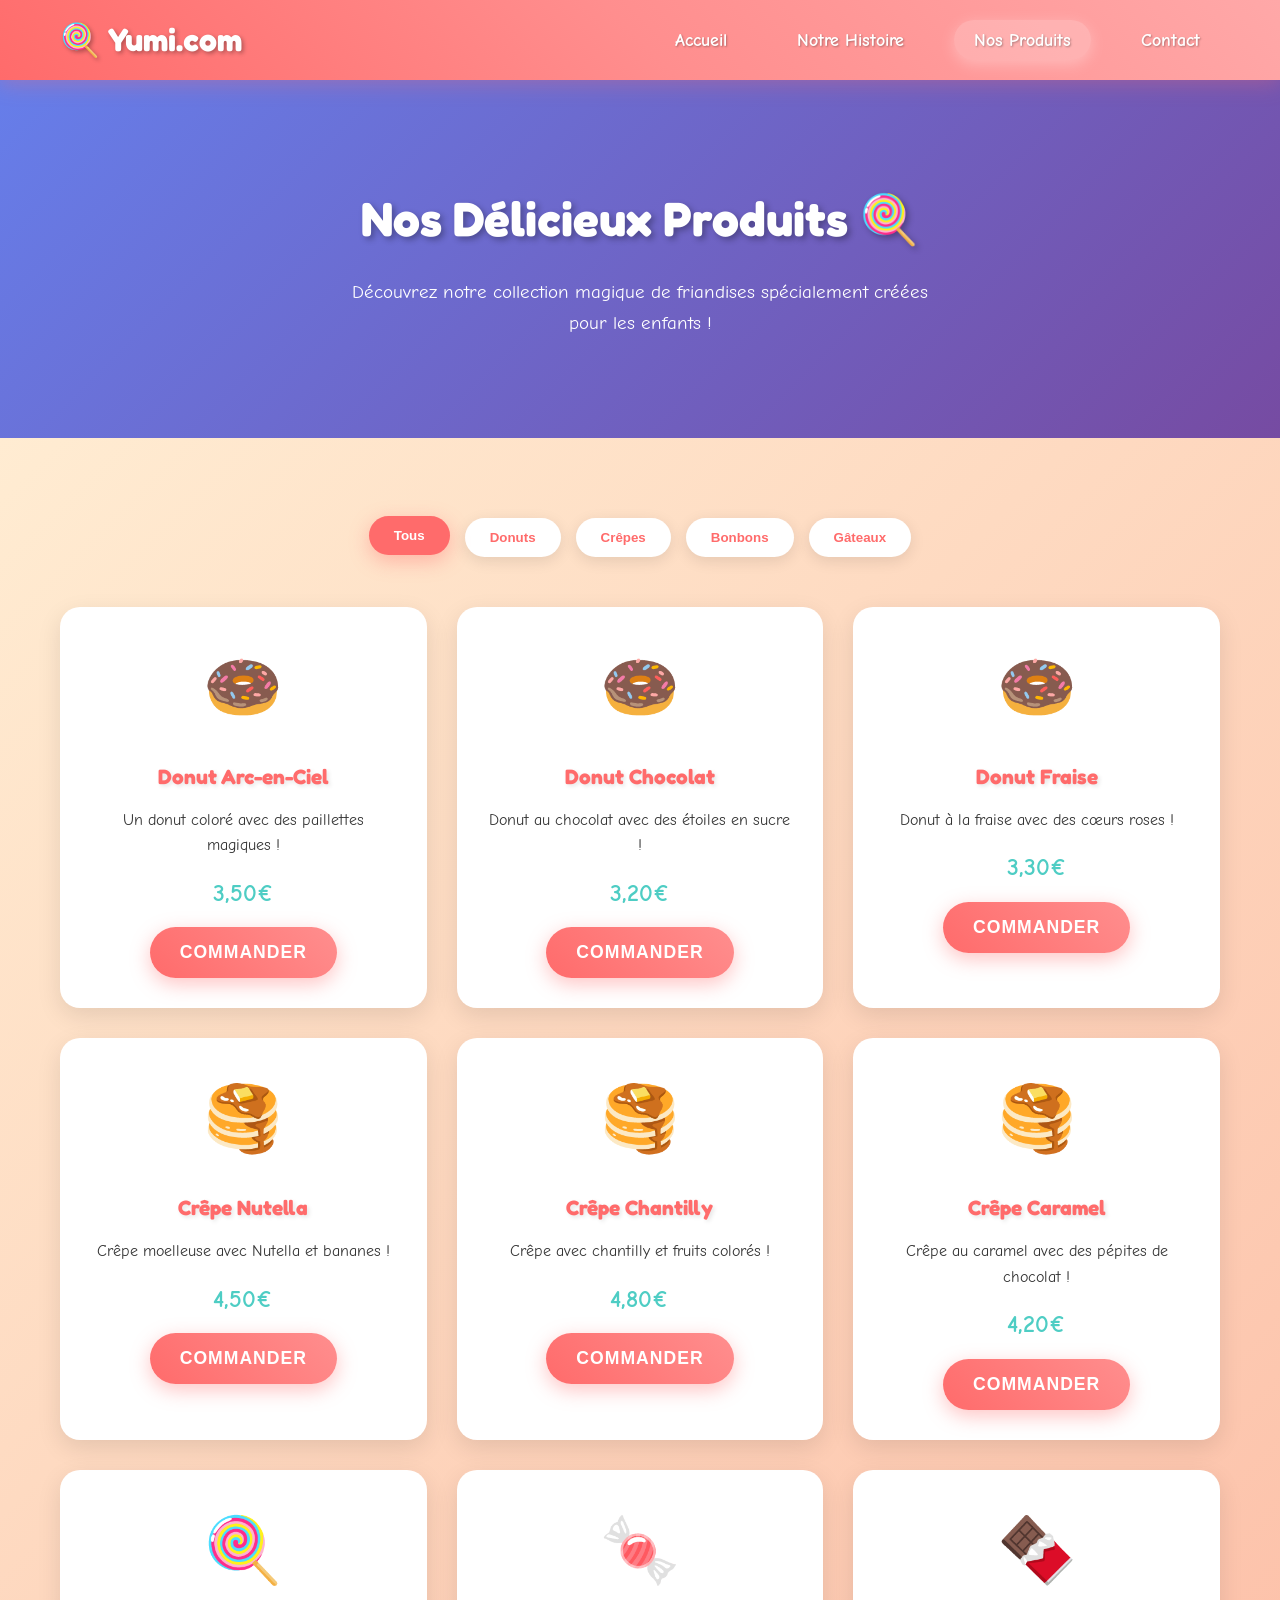
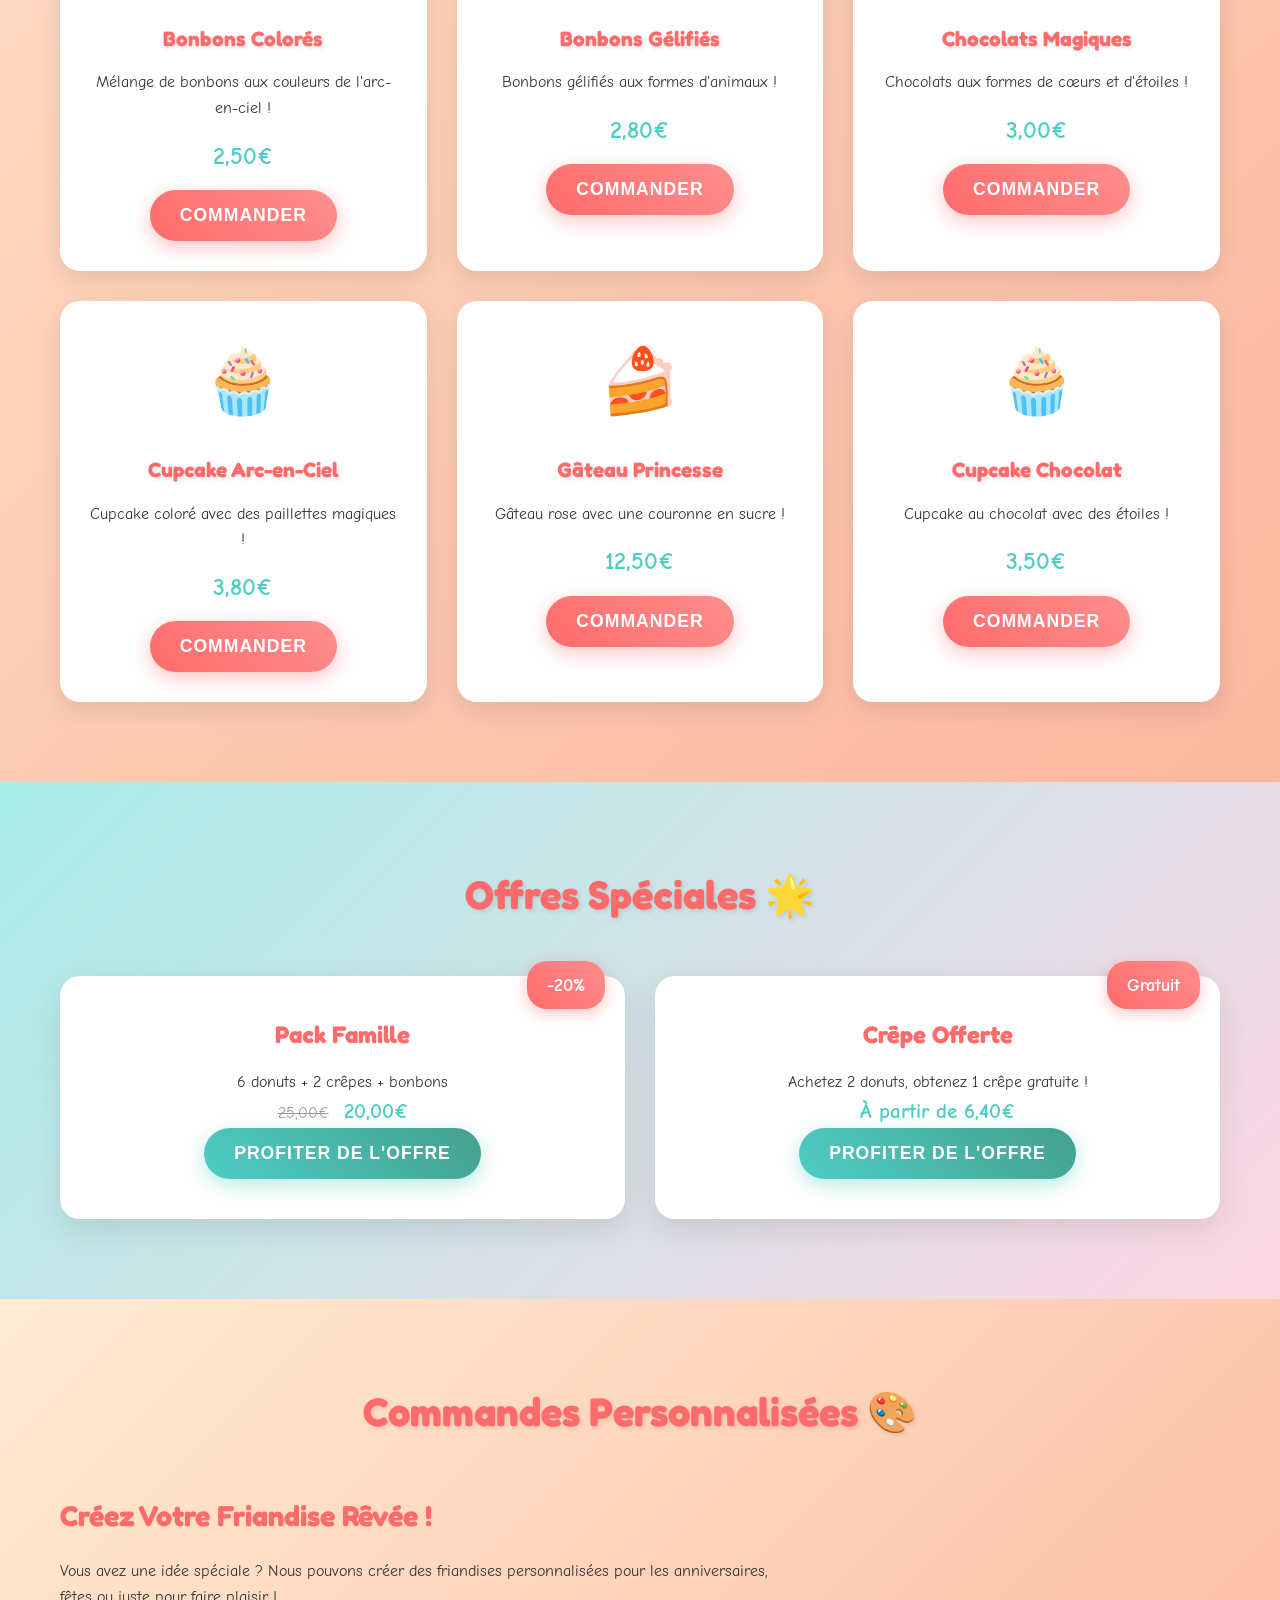
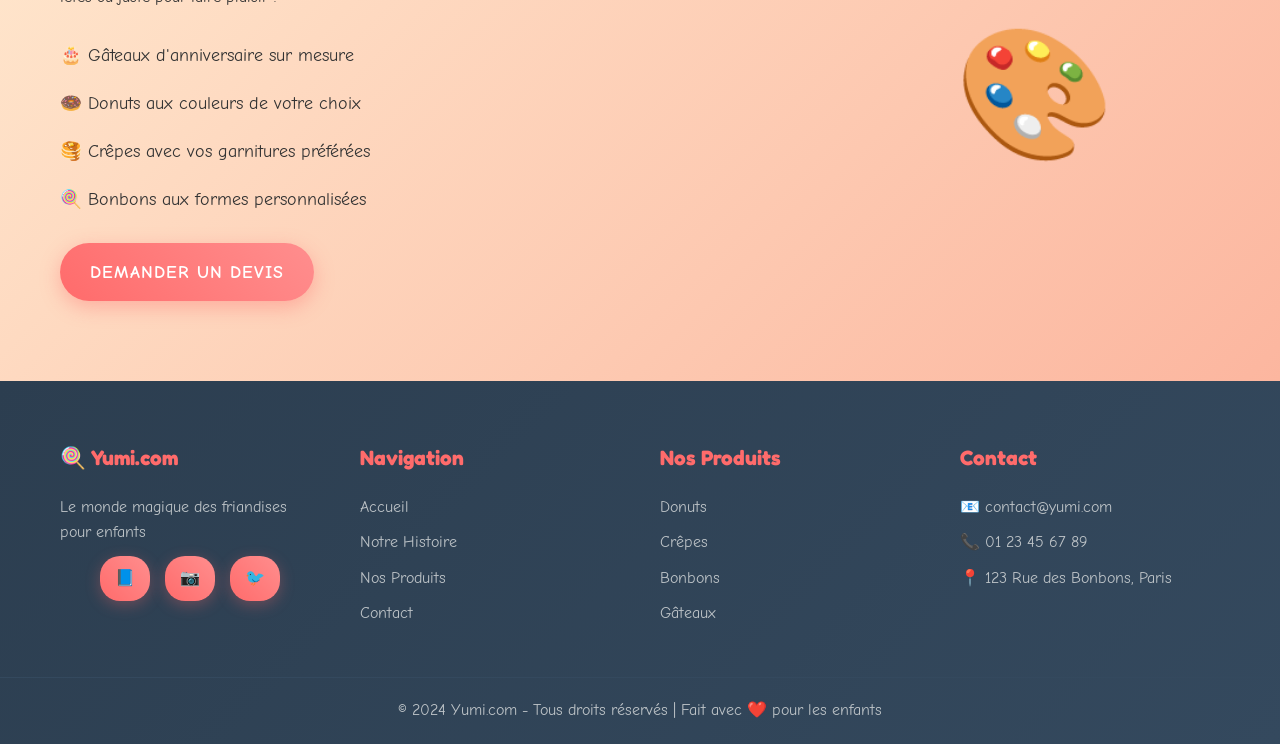
==== nos-produits.html @ 1bf123df "first commit" ====
<!DOCTYPE html>
<html lang="fr">
<head>
    <meta charset="UTF-8">
    <meta name="viewport" content="width=device-width, initial-scale=1.0">
    <title>Nos Produits - Yumi</title>
    <link rel="stylesheet" href="styles.css">
    <link href="https://fonts.googleapis.com/css2?family=Fredoka+One:wght@400&family=Comic+Neue:wght@300;400;700&display=swap" rel="stylesheet">
</head>
<body>
    <header>
        <nav class="navbar">
            <div class="nav-container">
                <div class="logo">
                    <h1>🍭 Yumi.com</h1>
                </div>
                <ul class="nav-menu">
                    <li><a href="index.html" class="nav-link">Accueil</a></li>
                    <li><a href="notre-histoire.html" class="nav-link">Notre Histoire</a></li>
                    <li><a href="nos-produits.html" class="nav-link active">Nos Produits</a></li>
                    <li><a href="contact.html" class="nav-link">Contact</a></li>
                </ul>
                <div class="hamburger">
                    <span></span>
                    <span></span>
                    <span></span>
                </div>
            </div>
        </nav>
    </header>

    <main>
        <section class="page-header">
            <div class="container">
                <h2>Nos Délicieux Produits 🍭</h2>
                <p>Découvrez notre collection magique de friandises spécialement créées pour les enfants !</p>
            </div>
        </section>

        <section class="products-categories">
            <div class="container">
                <div class="category-filters">
                    <button class="filter-btn active" data-category="all">Tous</button>
                    <button class="filter-btn" data-category="donuts">Donuts</button>
                    <button class="filter-btn" data-category="crepes">Crêpes</button>
                    <button class="filter-btn" data-category="bonbons">Bonbons</button>
                    <button class="filter-btn" data-category="gateaux">Gâteaux</button>
                </div>

                <div class="products-grid">
                    <!-- Donuts -->
                    <div class="product-item" data-category="donuts">
                        <div class="product-image">🍩</div>
                        <h3>Donut Arc-en-Ciel</h3>
                        <p>Un donut coloré avec des paillettes magiques !</p>
                        <div class="product-price">3,50€</div>
                        <button class="btn btn-primary">Commander</button>
                    </div>

                    <div class="product-item" data-category="donuts">
                        <div class="product-image">🍩</div>
                        <h3>Donut Chocolat</h3>
                        <p>Donut au chocolat avec des étoiles en sucre !</p>
                        <div class="product-price">3,20€</div>
                        <button class="btn btn-primary">Commander</button>
                    </div>

                    <div class="product-item" data-category="donuts">
                        <div class="product-image">🍩</div>
                        <h3>Donut Fraise</h3>
                        <p>Donut à la fraise avec des cœurs roses !</p>
                        <div class="product-price">3,30€</div>
                        <button class="btn btn-primary">Commander</button>
                    </div>

                    <!-- Crêpes -->
                    <div class="product-item" data-category="crepes">
                        <div class="product-image">🥞</div>
                        <h3>Crêpe Nutella</h3>
                        <p>Crêpe moelleuse avec Nutella et bananes !</p>
                        <div class="product-price">4,50€</div>
                        <button class="btn btn-primary">Commander</button>
                    </div>

                    <div class="product-item" data-category="crepes">
                        <div class="product-image">🥞</div>
                        <h3>Crêpe Chantilly</h3>
                        <p>Crêpe avec chantilly et fruits colorés !</p>
                        <div class="product-price">4,80€</div>
                        <button class="btn btn-primary">Commander</button>
                    </div>

                    <div class="product-item" data-category="crepes">
                        <div class="product-image">🥞</div>
                        <h3>Crêpe Caramel</h3>
                        <p>Crêpe au caramel avec des pépites de chocolat !</p>
                        <div class="product-price">4,20€</div>
                        <button class="btn btn-primary">Commander</button>
                    </div>

                    <!-- Bonbons -->
                    <div class="product-item" data-category="bonbons">
                        <div class="product-image">🍭</div>
                        <h3>Bonbons Colorés</h3>
                        <p>Mélange de bonbons aux couleurs de l'arc-en-ciel !</p>
                        <div class="product-price">2,50€</div>
                        <button class="btn btn-primary">Commander</button>
                    </div>

                    <div class="product-item" data-category="bonbons">
                        <div class="product-image">🍬</div>
                        <h3>Bonbons Gélifiés</h3>
                        <p>Bonbons gélifiés aux formes d'animaux !</p>
                        <div class="product-price">2,80€</div>
                        <button class="btn btn-primary">Commander</button>
                    </div>

                    <div class="product-item" data-category="bonbons">
                        <div class="product-image">🍫</div>
                        <h3>Chocolats Magiques</h3>
                        <p>Chocolats aux formes de cœurs et d'étoiles !</p>
                        <div class="product-price">3,00€</div>
                        <button class="btn btn-primary">Commander</button>
                    </div>

                    <!-- Gâteaux -->
                    <div class="product-item" data-category="gateaux">
                        <div class="product-image">🧁</div>
                        <h3>Cupcake Arc-en-Ciel</h3>
                        <p>Cupcake coloré avec des paillettes magiques !</p>
                        <div class="product-price">3,80€</div>
                        <button class="btn btn-primary">Commander</button>
                    </div>

                    <div class="product-item" data-category="gateaux">
                        <div class="product-image">🍰</div>
                        <h3>Gâteau Princesse</h3>
                        <p>Gâteau rose avec une couronne en sucre !</p>
                        <div class="product-price">12,50€</div>
                        <button class="btn btn-primary">Commander</button>
                    </div>

                    <div class="product-item" data-category="gateaux">
                        <div class="product-image">🧁</div>
                        <h3>Cupcake Chocolat</h3>
                        <p>Cupcake au chocolat avec des étoiles !</p>
                        <div class="product-price">3,50€</div>
                        <button class="btn btn-primary">Commander</button>
                    </div>
                </div>
            </div>
        </section>

        <section class="special-offers">
            <div class="container">
                <h3>Offres Spéciales 🌟</h3>
                <div class="offers-grid">
                    <div class="offer-card">
                        <div class="offer-badge">-20%</div>
                        <h4>Pack Famille</h4>
                        <p>6 donuts + 2 crêpes + bonbons</p>
                        <div class="offer-price">
                            <span class="old-price">25,00€</span>
                            <span class="new-price">20,00€</span>
                        </div>
                        <button class="btn btn-secondary">Profiter de l'offre</button>
                    </div>
                    <div class="offer-card">
                        <div class="offer-badge">Gratuit</div>
                        <h4>Crêpe Offerte</h4>
                        <p>Achetez 2 donuts, obtenez 1 crêpe gratuite !</p>
                        <div class="offer-price">
                            <span class="new-price">À partir de 6,40€</span>
                        </div>
                        <button class="btn btn-secondary">Profiter de l'offre</button>
                    </div>
                </div>
            </div>
        </section>

        <section class="custom-orders">
            <div class="container">
                <h3>Commandes Personnalisées 🎨</h3>
                <div class="custom-content">
                    <div class="custom-text">
                        <h4>Créez Votre Friandise Rêvée !</h4>
                        <p>Vous avez une idée spéciale ? Nous pouvons créer des friandises personnalisées pour les anniversaires, fêtes ou juste pour faire plaisir !</p>
                        <ul>
                            <li>🎂 Gâteaux d'anniversaire sur mesure</li>
                            <li>🍩 Donuts aux couleurs de votre choix</li>
                            <li>🥞 Crêpes avec vos garnitures préférées</li>
                            <li>🍭 Bonbons aux formes personnalisées</li>
                        </ul>
                        <a href="contact.html" class="btn btn-primary">Demander un Devis</a>
                    </div>
                    <div class="custom-image">
                        <div class="custom-emoji">🎨</div>
                    </div>
                </div>
            </div>
        </section>
    </main>

    <footer>
        <div class="footer-content">
            <div class="footer-section">
                <h4>🍭 Yumi.com</h4>
                <p>Le monde magique des friandises pour enfants</p>
                <div class="social-links">
                    <a href="#" class="social-link">📘</a>
                    <a href="#" class="social-link">📷</a>
                    <a href="#" class="social-link">🐦</a>
                </div>
            </div>
            <div class="footer-section">
                <h4>Navigation</h4>
                <ul>
                    <li><a href="index.html">Accueil</a></li>
                    <li><a href="notre-histoire.html">Notre Histoire</a></li>
                    <li><a href="nos-produits.html">Nos Produits</a></li>
                    <li><a href="contact.html">Contact</a></li>
                </ul>
            </div>
            <div class="footer-section">
                <h4>Nos Produits</h4>
                <ul>
                    <li><a href="#">Donuts</a></li>
                    <li><a href="#">Crêpes</a></li>
                    <li><a href="#">Bonbons</a></li>
                    <li><a href="#">Gâteaux</a></li>
                </ul>
            </div>
            <div class="footer-section">
                <h4>Contact</h4>
                <p>📧 contact@yumi.com</p>
                <p>📞 01 23 45 67 89</p>
                <p>📍 123 Rue des Bonbons, Paris</p>
            </div>
        </div>
        <div class="footer-bottom">
            <p>&copy; 2024 Yumi.com - Tous droits réservés | Fait avec ❤️ pour les enfants</p>
        </div>
    </footer>

    <script>
        // Menu mobile
        const hamburger = document.querySelector('.hamburger');
        const navMenu = document.querySelector('.nav-menu');

        hamburger.addEventListener('click', () => {
            hamburger.classList.toggle('active');
            navMenu.classList.toggle('active');
        });

        // Filtres de produits
        const filterBtns = document.querySelectorAll('.filter-btn');
        const productItems = document.querySelectorAll('.product-item');

        filterBtns.forEach(btn => {
            btn.addEventListener('click', () => {
                // Retirer la classe active de tous les boutons
                filterBtns.forEach(b => b.classList.remove('active'));
                // Ajouter la classe active au bouton cliqué
                btn.classList.add('active');

                const category = btn.getAttribute('data-category');

                productItems.forEach(item => {
                    if (category === 'all' || item.getAttribute('data-category') === category) {
                        item.style.display = 'block';
                        item.style.animation = 'fadeIn 0.5s ease-in';
                    } else {
                        item.style.display = 'none';
                    }
                });
            });
        });
    </script>
</body>
</html>
---- styles.css ----
/* Reset et base */
* {
    margin: 0;
    padding: 0;
    box-sizing: border-box;
}

body {
    font-family: 'Comic Neue', cursive;
    line-height: 1.6;
    color: #333;
    background: linear-gradient(135deg, #ff9a9e 0%, #fecfef 50%, #fecfef 100%);
    min-height: 100vh;
}

.container {
    max-width: 1200px;
    margin: 0 auto;
    padding: 0 20px;
}

/* Header et Navigation */
.navbar {
    background: linear-gradient(45deg, #ff6b6b, #ff8e8e, #ffa8a8);
    box-shadow: 0 4px 20px rgba(255, 107, 107, 0.3);
    position: sticky;
    top: 0;
    z-index: 1000;
}

.nav-container {
    max-width: 1200px;
    margin: 0 auto;
    padding: 0 20px;
    display: flex;
    justify-content: space-between;
    align-items: center;
    height: 80px;
}

.logo h1 {
    font-family: 'Fredoka One', cursive;
    font-size: 2rem;
    color: white;
    text-shadow: 2px 2px 4px rgba(0,0,0,0.3);
    animation: bounce 2s infinite;
}

@keyframes bounce {
    0%, 20%, 50%, 80%, 100% { transform: translateY(0); }
    40% { transform: translateY(-10px); }
    60% { transform: translateY(-5px); }
}

.nav-menu {
    display: flex;
    list-style: none;
    gap: 30px;
}

.nav-link {
    text-decoration: none;
    color: white;
    font-weight: 700;
    font-size: 1.1rem;
    padding: 10px 20px;
    border-radius: 25px;
    transition: all 0.3s ease;
    text-shadow: 1px 1px 2px rgba(0,0,0,0.3);
}

.nav-link:hover,
.nav-link.active {
    background: rgba(255, 255, 255, 0.2);
    transform: translateY(-2px);
    box-shadow: 0 4px 15px rgba(255, 255, 255, 0.3);
}

.hamburger {
    display: none;
    flex-direction: column;
    cursor: pointer;
}

.hamburger span {
    width: 25px;
    height: 3px;
    background: white;
    margin: 3px 0;
    transition: 0.3s;
    border-radius: 2px;
}

/* Hero Section */
.hero {
    background: linear-gradient(135deg, #667eea 0%, #764ba2 100%);
    color: white;
    padding: 100px 0;
    text-align: center;
    position: relative;
    overflow: hidden;
}

.hero-content h2 {
    font-family: 'Fredoka One', cursive;
    font-size: 3.5rem;
    margin-bottom: 20px;
    text-shadow: 3px 3px 6px rgba(0,0,0,0.3);
    animation: slideInDown 1s ease-out;
}

.hero-content p {
    font-size: 1.3rem;
    margin-bottom: 40px;
    max-width: 600px;
    margin-left: auto;
    margin-right: auto;
    animation: slideInUp 1s ease-out 0.3s both;
}

.hero-buttons {
    display: flex;
    gap: 20px;
    justify-content: center;
    flex-wrap: wrap;
    animation: slideInUp 1s ease-out 0.6s both;
}

.btn {
    display: inline-block;
    padding: 15px 30px;
    border-radius: 30px;
    text-decoration: none;
    font-weight: 700;
    font-size: 1.1rem;
    transition: all 0.3s ease;
    border: none;
    cursor: pointer;
    text-transform: uppercase;
    letter-spacing: 1px;
}

.btn-primary {
    background: linear-gradient(45deg, #ff6b6b, #ff8e8e);
    color: white;
    box-shadow: 0 6px 20px rgba(255, 107, 107, 0.4);
}

.btn-primary:hover {
    transform: translateY(-3px);
    box-shadow: 0 8px 25px rgba(255, 107, 107, 0.6);
}

.btn-secondary {
    background: linear-gradient(45deg, #4ecdc4, #44a08d);
    color: white;
    box-shadow: 0 6px 20px rgba(78, 205, 196, 0.4);
}

.btn-secondary:hover {
    transform: translateY(-3px);
    box-shadow: 0 8px 25px rgba(78, 205, 196, 0.6);
}

/* Animations des friandises flottantes */
.hero-images {
    position: absolute;
    top: 0;
    left: 0;
    width: 100%;
    height: 100%;
    pointer-events: none;
}

.floating-sweet {
    position: absolute;
    font-size: 3rem;
    animation: float 6s ease-in-out infinite;
    opacity: 0.8;
}

.floating-sweet:nth-child(1) { top: 20%; left: 10%; animation-delay: 0s; }
.floating-sweet:nth-child(2) { top: 30%; right: 15%; animation-delay: 1s; }
.floating-sweet:nth-child(3) { top: 60%; left: 20%; animation-delay: 2s; }
.floating-sweet:nth-child(4) { top: 70%; right: 25%; animation-delay: 3s; }
.floating-sweet:nth-child(5) { top: 40%; left: 50%; animation-delay: 4s; }

@keyframes float {
    0%, 100% { transform: translateY(0px) rotate(0deg); }
    50% { transform: translateY(-20px) rotate(10deg); }
}

@keyframes slideInDown {
    from { transform: translateY(-100px); opacity: 0; }
    to { transform: translateY(0); opacity: 1; }
}

@keyframes slideInUp {
    from { transform: translateY(100px); opacity: 0; }
    to { transform: translateY(0); opacity: 1; }
}

/* Sections générales */
section {
    padding: 80px 0;
}

h3 {
    font-family: 'Fredoka One', cursive;
    font-size: 2.5rem;
    text-align: center;
    margin-bottom: 50px;
    color: #ff6b6b;
    text-shadow: 2px 2px 4px rgba(0,0,0,0.1);
}

/* Features Section */
.features {
    background: linear-gradient(135deg, #ffecd2 0%, #fcb69f 100%);
}

.features-grid {
    display: grid;
    grid-template-columns: repeat(auto-fit, minmax(300px, 1fr));
    gap: 40px;
    margin-top: 50px;
}

.feature-card {
    background: white;
    padding: 40px 30px;
    border-radius: 20px;
    text-align: center;
    box-shadow: 0 10px 30px rgba(0,0,0,0.1);
    transition: all 0.3s ease;
    border: 3px solid transparent;
    background-clip: padding-box;
}

.feature-card:hover {
    transform: translateY(-10px);
    box-shadow: 0 20px 40px rgba(0,0,0,0.15);
    border-color: #ff6b6b;
}

.feature-icon {
    font-size: 4rem;
    margin-bottom: 20px;
    animation: pulse 2s infinite;
}

@keyframes pulse {
    0% { transform: scale(1); }
    50% { transform: scale(1.1); }
    100% { transform: scale(1); }
}

.feature-card h4 {
    font-family: 'Fredoka One', cursive;
    font-size: 1.5rem;
    color: #ff6b6b;
    margin-bottom: 15px;
}

/* Popular Products */
.popular-products {
    background: linear-gradient(135deg, #a8edea 0%, #fed6e3 100%);
}

.products-preview {
    display: grid;
    grid-template-columns: repeat(auto-fit, minmax(250px, 1fr));
    gap: 30px;
    margin-top: 50px;
}

.product-card {
    background: white;
    padding: 30px;
    border-radius: 20px;
    text-align: center;
    box-shadow: 0 8px 25px rgba(0,0,0,0.1);
    transition: all 0.3s ease;
}

.product-card:hover {
    transform: translateY(-5px);
    box-shadow: 0 15px 35px rgba(0,0,0,0.15);
}

.product-emoji {
    font-size: 4rem;
    margin-bottom: 20px;
    animation: wiggle 3s ease-in-out infinite;
}

@keyframes wiggle {
    0%, 100% { transform: rotate(0deg); }
    25% { transform: rotate(5deg); }
    75% { transform: rotate(-5deg); }
}

.product-card h4 {
    font-family: 'Fredoka One', cursive;
    color: #ff6b6b;
    margin-bottom: 10px;
}

/* Page Header */
.page-header {
    background: linear-gradient(135deg, #667eea 0%, #764ba2 100%);
    color: white;
    text-align: center;
    padding: 100px 0;
}

.page-header h2 {
    font-family: 'Fredoka One', cursive;
    font-size: 3rem;
    margin-bottom: 20px;
    text-shadow: 3px 3px 6px rgba(0,0,0,0.3);
}

.page-header p {
    font-size: 1.2rem;
    max-width: 600px;
    margin: 0 auto;
}

/* Timeline */
.story-timeline {
    background: linear-gradient(135deg, #ffecd2 0%, #fcb69f 100%);
}

.timeline {
    position: relative;
    max-width: 800px;
    margin: 0 auto;
}

.timeline::before {
    content: '';
    position: absolute;
    left: 50%;
    top: 0;
    bottom: 0;
    width: 4px;
    background: linear-gradient(to bottom, #ff6b6b, #4ecdc4);
    transform: translateX(-50%);
}

.timeline-item {
    position: relative;
    margin-bottom: 50px;
    width: 50%;
}

.timeline-item:nth-child(odd) {
    left: 0;
    padding-right: 40px;
}

.timeline-item:nth-child(even) {
    left: 50%;
    padding-left: 40px;
}

.timeline-icon {
    position: absolute;
    top: 0;
    width: 60px;
    height: 60px;
    background: linear-gradient(45deg, #ff6b6b, #ff8e8e);
    border-radius: 50%;
    display: flex;
    align-items: center;
    justify-content: center;
    font-size: 1.5rem;
    box-shadow: 0 4px 15px rgba(255, 107, 107, 0.4);
    z-index: 2;
}

.timeline-item:nth-child(odd) .timeline-icon {
    right: -30px;
}

.timeline-item:nth-child(even) .timeline-icon {
    left: -30px;
}

.timeline-content {
    background: white;
    padding: 30px;
    border-radius: 15px;
    box-shadow: 0 8px 25px rgba(0,0,0,0.1);
    position: relative;
}

.timeline-content h3 {
    font-family: 'Fredoka One', cursive;
    color: #ff6b6b;
    margin-bottom: 15px;
    text-align: left;
}

/* Values Grid */
.our-values {
    background: linear-gradient(135deg, #a8edea 0%, #fed6e3 100%);
}

.values-grid {
    display: grid;
    grid-template-columns: repeat(auto-fit, minmax(250px, 1fr));
    gap: 30px;
    margin-top: 50px;
}

.value-card {
    background: white;
    padding: 30px;
    border-radius: 20px;
    text-align: center;
    box-shadow: 0 8px 25px rgba(0,0,0,0.1);
    transition: all 0.3s ease;
}

.value-card:hover {
    transform: translateY(-5px);
    box-shadow: 0 15px 35px rgba(0,0,0,0.15);
}

.value-icon {
    font-size: 3rem;
    margin-bottom: 20px;
}

.value-card h4 {
    font-family: 'Fredoka One', cursive;
    color: #ff6b6b;
    margin-bottom: 15px;
}

/* Team Section */
.team {
    background: linear-gradient(135deg, #ffecd2 0%, #fcb69f 100%);
}

.team-grid {
    display: grid;
    grid-template-columns: repeat(auto-fit, minmax(250px, 1fr));
    gap: 30px;
    margin-top: 50px;
}

.team-member {
    background: white;
    padding: 30px;
    border-radius: 20px;
    text-align: center;
    box-shadow: 0 8px 25px rgba(0,0,0,0.1);
    transition: all 0.3s ease;
}

.team-member:hover {
    transform: translateY(-5px);
    box-shadow: 0 15px 35px rgba(0,0,0,0.15);
}

.member-avatar {
    font-size: 4rem;
    margin-bottom: 20px;
}

.team-member h4 {
    font-family: 'Fredoka One', cursive;
    color: #ff6b6b;
    margin-bottom: 10px;
}

.team-member p {
    color: #666;
    font-weight: 700;
    margin-bottom: 10px;
}

/* Products Page */
.products-categories {
    background: linear-gradient(135deg, #ffecd2 0%, #fcb69f 100%);
}

.category-filters {
    display: flex;
    justify-content: center;
    gap: 15px;
    margin-bottom: 50px;
    flex-wrap: wrap;
}

.filter-btn {
    padding: 12px 25px;
    border: none;
    border-radius: 25px;
    background: white;
    color: #ff6b6b;
    font-weight: 700;
    cursor: pointer;
    transition: all 0.3s ease;
    box-shadow: 0 4px 15px rgba(0,0,0,0.1);
}

.filter-btn:hover,
.filter-btn.active {
    background: #ff6b6b;
    color: white;
    transform: translateY(-2px);
    box-shadow: 0 6px 20px rgba(255, 107, 107, 0.4);
}

.products-grid {
    display: grid;
    grid-template-columns: repeat(auto-fit, minmax(280px, 1fr));
    gap: 30px;
    margin-top: 30px;
}

.product-item {
    background: white;
    padding: 30px;
    border-radius: 20px;
    text-align: center;
    box-shadow: 0 8px 25px rgba(0,0,0,0.1);
    transition: all 0.3s ease;
    animation: fadeIn 0.5s ease-in;
}

@keyframes fadeIn {
    from { opacity: 0; transform: translateY(20px); }
    to { opacity: 1; transform: translateY(0); }
}

.product-item:hover {
    transform: translateY(-5px);
    box-shadow: 0 15px 35px rgba(0,0,0,0.15);
}

.product-image {
    font-size: 4rem;
    margin-bottom: 20px;
    animation: bounce 2s infinite;
}

.product-item h3 {
    font-family: 'Fredoka One', cursive;
    color: #ff6b6b;
    margin-bottom: 15px;
    text-align: center;
    font-size: 1.3rem;
}

.product-price {
    font-size: 1.5rem;
    font-weight: 700;
    color: #4ecdc4;
    margin: 15px 0;
}

/* Special Offers */
.special-offers {
    background: linear-gradient(135deg, #a8edea 0%, #fed6e3 100%);
}

.offers-grid {
    display: grid;
    grid-template-columns: repeat(auto-fit, minmax(300px, 1fr));
    gap: 30px;
    margin-top: 50px;
}

.offer-card {
    background: white;
    padding: 40px 30px;
    border-radius: 20px;
    text-align: center;
    box-shadow: 0 10px 30px rgba(0,0,0,0.1);
    position: relative;
    transition: all 0.3s ease;
}

.offer-card:hover {
    transform: translateY(-5px);
    box-shadow: 0 15px 40px rgba(0,0,0,0.15);
}

.offer-badge {
    position: absolute;
    top: -15px;
    right: 20px;
    background: linear-gradient(45deg, #ff6b6b, #ff8e8e);
    color: white;
    padding: 10px 20px;
    border-radius: 20px;
    font-weight: 700;
    font-size: 1.1rem;
    box-shadow: 0 4px 15px rgba(255, 107, 107, 0.4);
}

.offer-card h4 {
    font-family: 'Fredoka One', cursive;
    color: #ff6b6b;
    margin-bottom: 15px;
    font-size: 1.5rem;
}

.old-price {
    text-decoration: line-through;
    color: #999;
    margin-right: 10px;
}

.new-price {
    color: #4ecdc4;
    font-weight: 700;
    font-size: 1.3rem;
}

/* Custom Orders */
.custom-orders {
    background: linear-gradient(135deg, #ffecd2 0%, #fcb69f 100%);
}

.custom-content {
    display: grid;
    grid-template-columns: 2fr 1fr;
    gap: 50px;
    align-items: center;
    margin-top: 50px;
}

.custom-text h4 {
    font-family: 'Fredoka One', cursive;
    color: #ff6b6b;
    margin-bottom: 20px;
    font-size: 1.8rem;
    text-align: left;
}

.custom-text ul {
    list-style: none;
    margin: 20px 0;
}

.custom-text li {
    padding: 10px 0;
    font-size: 1.1rem;
}

.custom-image {
    text-align: center;
}

.custom-emoji {
    font-size: 8rem;
    animation: rotate 4s linear infinite;
}

@keyframes rotate {
    from { transform: rotate(0deg); }
    to { transform: rotate(360deg); }
}

/* Contact Page */
.contact-content {
    background: linear-gradient(135deg, #ffecd2 0%, #fcb69f 100%);
}

.contact-grid {
    display: grid;
    grid-template-columns: 1fr 1fr;
    gap: 50px;
    margin-top: 50px;
}

.contact-form-section h3,
.contact-info-section h3 {
    text-align: left;
    margin-bottom: 30px;
    font-size: 2rem;
}

.contact-form {
    background: white;
    padding: 40px;
    border-radius: 20px;
    box-shadow: 0 10px 30px rgba(0,0,0,0.1);
}

.form-group {
    margin-bottom: 25px;
}

.form-group label {
    display: block;
    margin-bottom: 8px;
    font-weight: 700;
    color: #ff6b6b;
}

.form-group input,
.form-group select,
.form-group textarea {
    width: 100%;
    padding: 15px;
    border: 2px solid #e0e0e0;
    border-radius: 10px;
    font-size: 1rem;
    font-family: 'Comic Neue', cursive;
    transition: border-color 0.3s ease;
}

.form-group input:focus,
.form-group select:focus,
.form-group textarea:focus {
    outline: none;
    border-color: #ff6b6b;
    box-shadow: 0 0 0 3px rgba(255, 107, 107, 0.1);
}

.checkbox-group {
    display: flex;
    align-items: center;
    gap: 10px;
}

.checkbox-group input[type="checkbox"] {
    width: auto;
    margin: 0;
}

.contact-card {
    display: flex;
    align-items: center;
    background: white;
    padding: 25px;
    border-radius: 15px;
    margin-bottom: 20px;
    box-shadow: 0 5px 15px rgba(0,0,0,0.1);
    transition: all 0.3s ease;
}

.contact-card:hover {
    transform: translateY(-3px);
    box-shadow: 0 8px 25px rgba(0,0,0,0.15);
}

.contact-icon {
    font-size: 2.5rem;
    margin-right: 20px;
}

.contact-details h4 {
    font-family: 'Fredoka One', cursive;
    color: #ff6b6b;
    margin-bottom: 5px;
}

.contact-details small {
    color: #666;
    font-style: italic;
}

.social-contact {
    background: white;
    padding: 25px;
    border-radius: 15px;
    text-align: center;
    box-shadow: 0 5px 15px rgba(0,0,0,0.1);
}

.social-contact h4 {
    font-family: 'Fredoka One', cursive;
    color: #ff6b6b;
    margin-bottom: 15px;
}

.social-links {
    display: flex;
    gap: 15px;
    justify-content: center;
}

.social-link {
    display: inline-block;
    padding: 10px 15px;
    background: linear-gradient(45deg, #ff6b6b, #ff8e8e);
    color: white;
    text-decoration: none;
    border-radius: 20px;
    font-weight: 700;
    transition: all 0.3s ease;
    box-shadow: 0 4px 15px rgba(255, 107, 107, 0.3);
}

.social-link:hover {
    transform: translateY(-2px);
    box-shadow: 0 6px 20px rgba(255, 107, 107, 0.5);
}

/* FAQ Section */
.faq-section {
    background: linear-gradient(135deg, #a8edea 0%, #fed6e3 100%);
}

.faq-grid {
    display: grid;
    grid-template-columns: repeat(auto-fit, minmax(300px, 1fr));
    gap: 30px;
    margin-top: 50px;
}

.faq-item {
    background: white;
    padding: 30px;
    border-radius: 15px;
    box-shadow: 0 8px 25px rgba(0,0,0,0.1);
    transition: all 0.3s ease;
}

.faq-item:hover {
    transform: translateY(-3px);
    box-shadow: 0 12px 30px rgba(0,0,0,0.15);
}

.faq-item h4 {
    font-family: 'Fredoka One', cursive;
    color: #ff6b6b;
    margin-bottom: 15px;
    font-size: 1.2rem;
}

/* Map Section */
.map-section {
    background: linear-gradient(135deg, #ffecd2 0%, #fcb69f 100%);
}

.map-placeholder {
    background: white;
    border-radius: 20px;
    padding: 60px;
    text-align: center;
    box-shadow: 0 10px 30px rgba(0,0,0,0.1);
    margin-top: 50px;
}

.map-icon {
    font-size: 4rem;
    margin-bottom: 20px;
    animation: bounce 2s infinite;
}

.map-content h4 {
    font-family: 'Fredoka One', cursive;
    color: #ff6b6b;
    margin-bottom: 15px;
    font-size: 1.5rem;
}

.map-content p {
    margin-bottom: 10px;
    color: #666;
}

/* Footer */
footer {
    background: linear-gradient(135deg, #2c3e50 0%, #34495e 100%);
    color: white;
    padding: 60px 0 20px;
}

.footer-content {
    max-width: 1200px;
    margin: 0 auto;
    padding: 0 20px;
    display: grid;
    grid-template-columns: repeat(auto-fit, minmax(250px, 1fr));
    gap: 40px;
}

.footer-section h4 {
    font-family: 'Fredoka One', cursive;
    margin-bottom: 20px;
    color: #ff6b6b;
    font-size: 1.3rem;
}

.footer-section ul {
    list-style: none;
}

.footer-section ul li {
    margin-bottom: 10px;
}

.footer-section ul li a {
    color: #bdc3c7;
    text-decoration: none;
    transition: color 0.3s ease;
}

.footer-section ul li a:hover {
    color: #ff6b6b;
}

.footer-section p {
    color: #bdc3c7;
    margin-bottom: 10px;
}

.footer-bottom {
    text-align: center;
    margin-top: 40px;
    padding-top: 20px;
    border-top: 1px solid #34495e;
    color: #bdc3c7;
}

/* Responsive Design */
@media (max-width: 768px) {
    .hamburger {
        display: flex;
    }

    .nav-menu {
        position: fixed;
        left: -100%;
        top: 80px;
        flex-direction: column;
        background: linear-gradient(45deg, #ff6b6b, #ff8e8e);
        width: 100%;
        text-align: center;
        transition: 0.3s;
        box-shadow: 0 10px 27px rgba(0,0,0,0.05);
        padding: 20px 0;
    }

    .nav-menu.active {
        left: 0;
    }

    .nav-menu li {
        margin: 15px 0;
    }

    .hamburger.active span:nth-child(2) {
        opacity: 0;
    }

    .hamburger.active span:nth-child(1) {
        transform: translateY(8px) rotate(45deg);
    }

    .hamburger.active span:nth-child(3) {
        transform: translateY(-8px) rotate(-45deg);
    }

    .hero-content h2 {
        font-size: 2.5rem;
    }

    .hero-buttons {
        flex-direction: column;
        align-items: center;
    }

    .timeline::before {
        left: 20px;
    }

    .timeline-item {
        width: 100%;
        left: 0 !important;
        padding-left: 50px !important;
        padding-right: 0 !important;
    }

    .timeline-icon {
        left: -10px !important;
        right: auto !important;
    }

    .contact-grid {
        grid-template-columns: 1fr;
        gap: 30px;
    }

    .custom-content {
        grid-template-columns: 1fr;
        gap: 30px;
    }

    .custom-emoji {
        font-size: 5rem;
    }

    .floating-sweet {
        font-size: 2rem;
    }

    .page-header h2 {
        font-size: 2.2rem;
    }

    h3 {
        font-size: 2rem;
    }
}

@media (max-width: 480px) {
    .container {
        padding: 0 15px;
    }

    .hero-content h2 {
        font-size: 2rem;
    }

    .hero-content p {
        font-size: 1.1rem;
    }

    .btn {
        padding: 12px 25px;
        font-size: 1rem;
    }

    .feature-card,
    .product-card,
    .product-item {
        padding: 20px;
    }

    .contact-form {
        padding: 25px;
    }

    .timeline-content {
        padding: 20px;
    }
}
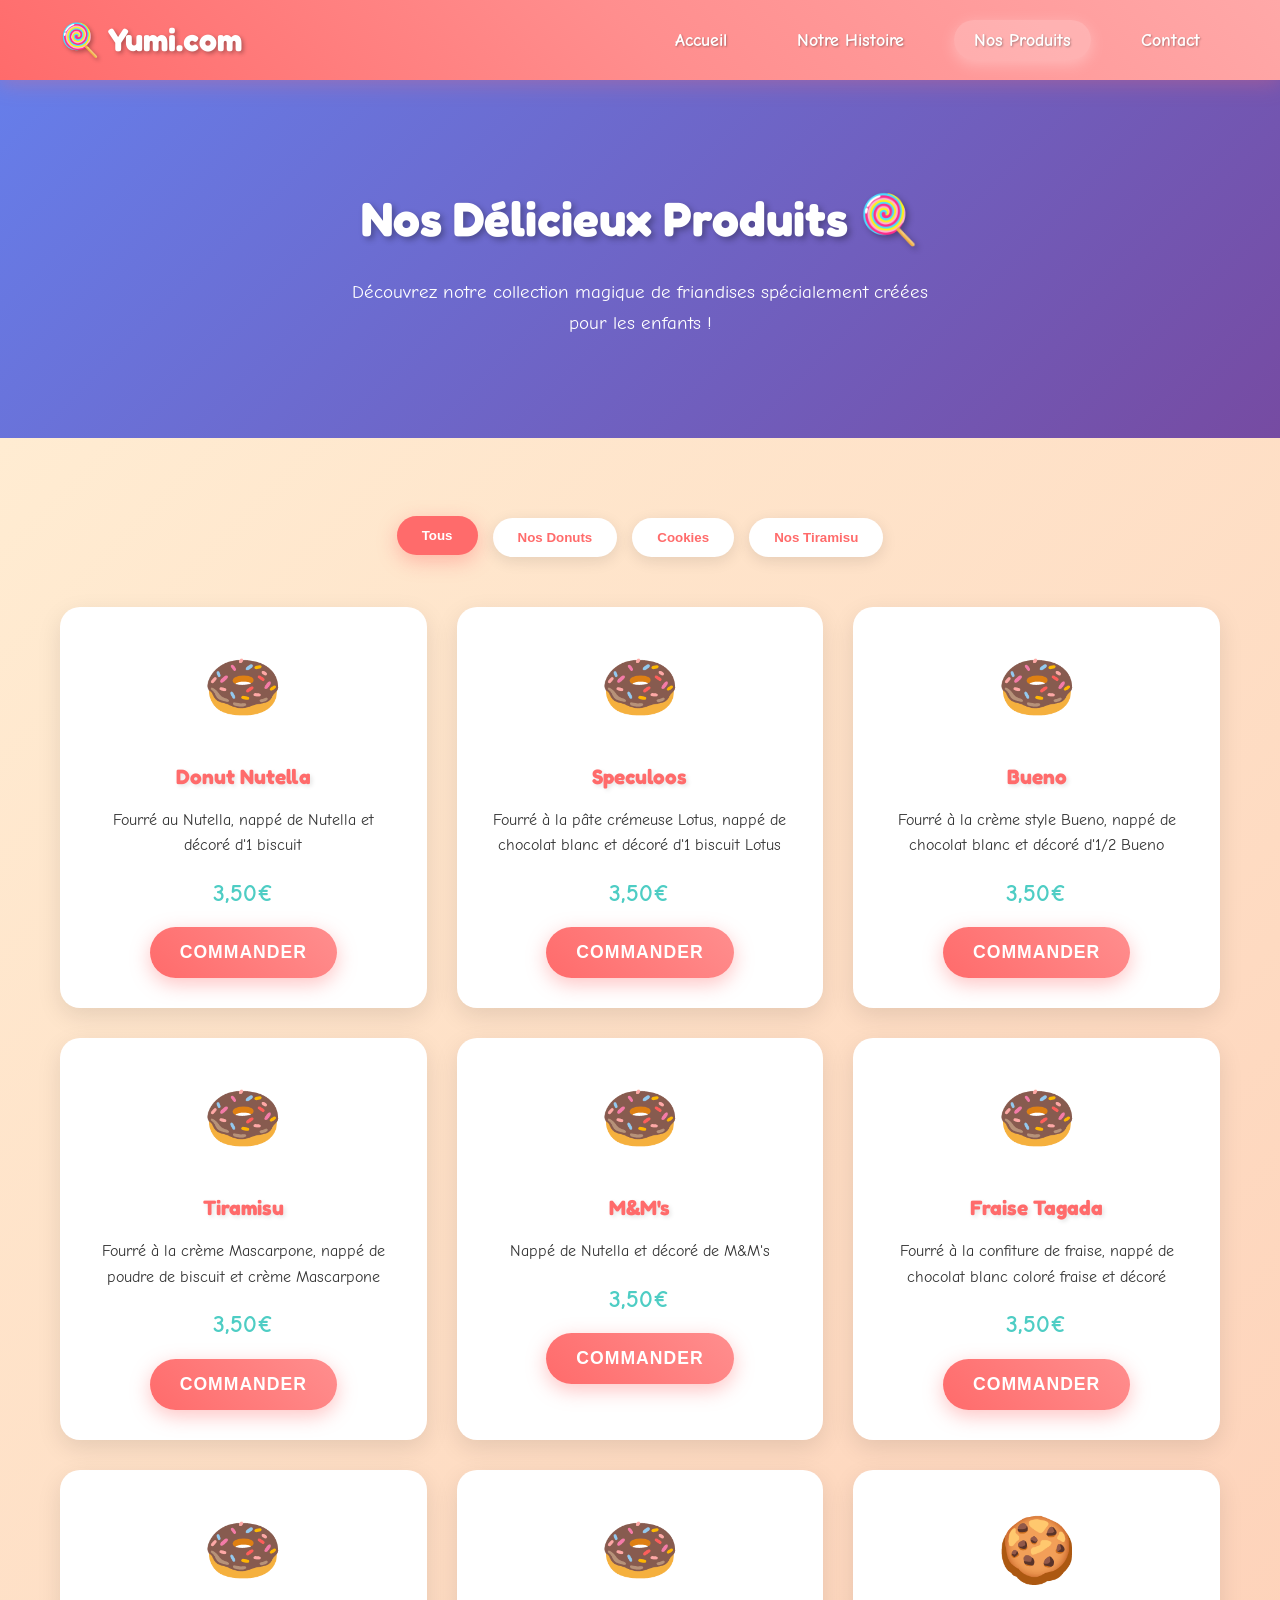
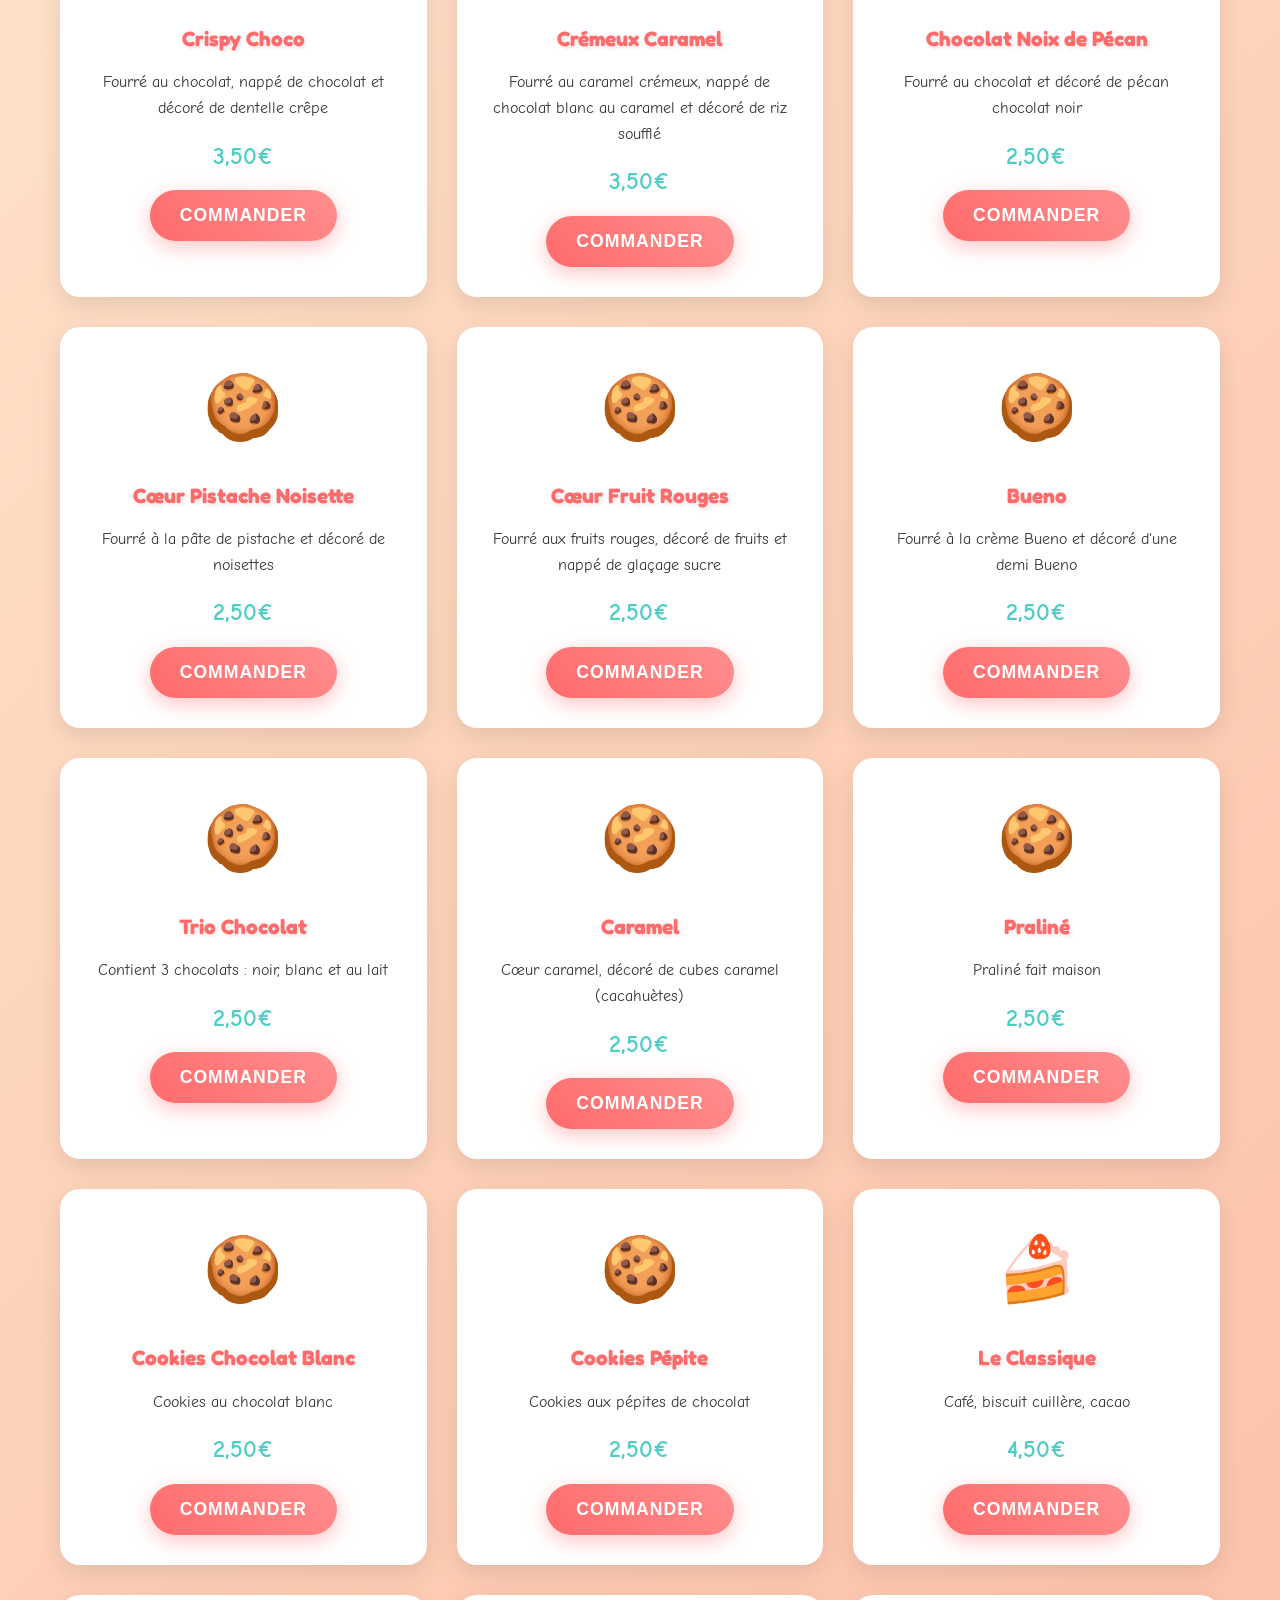
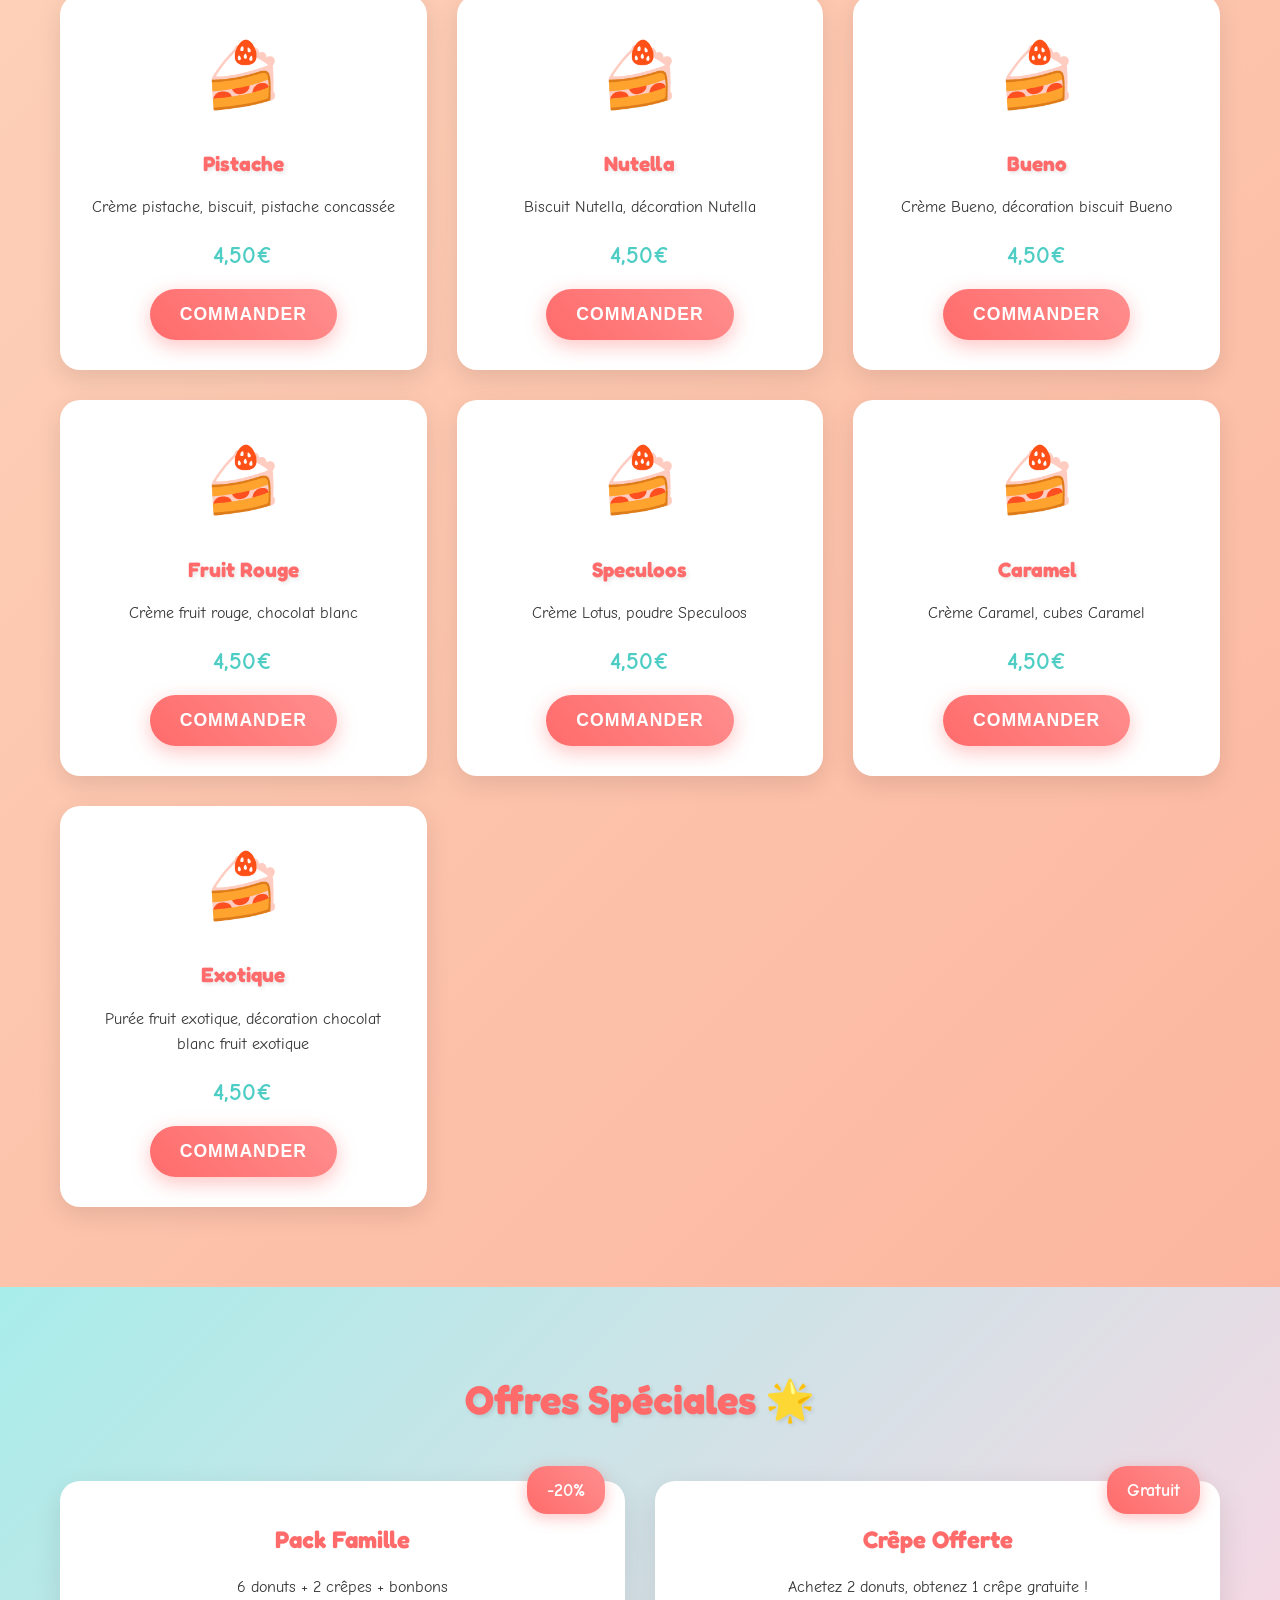
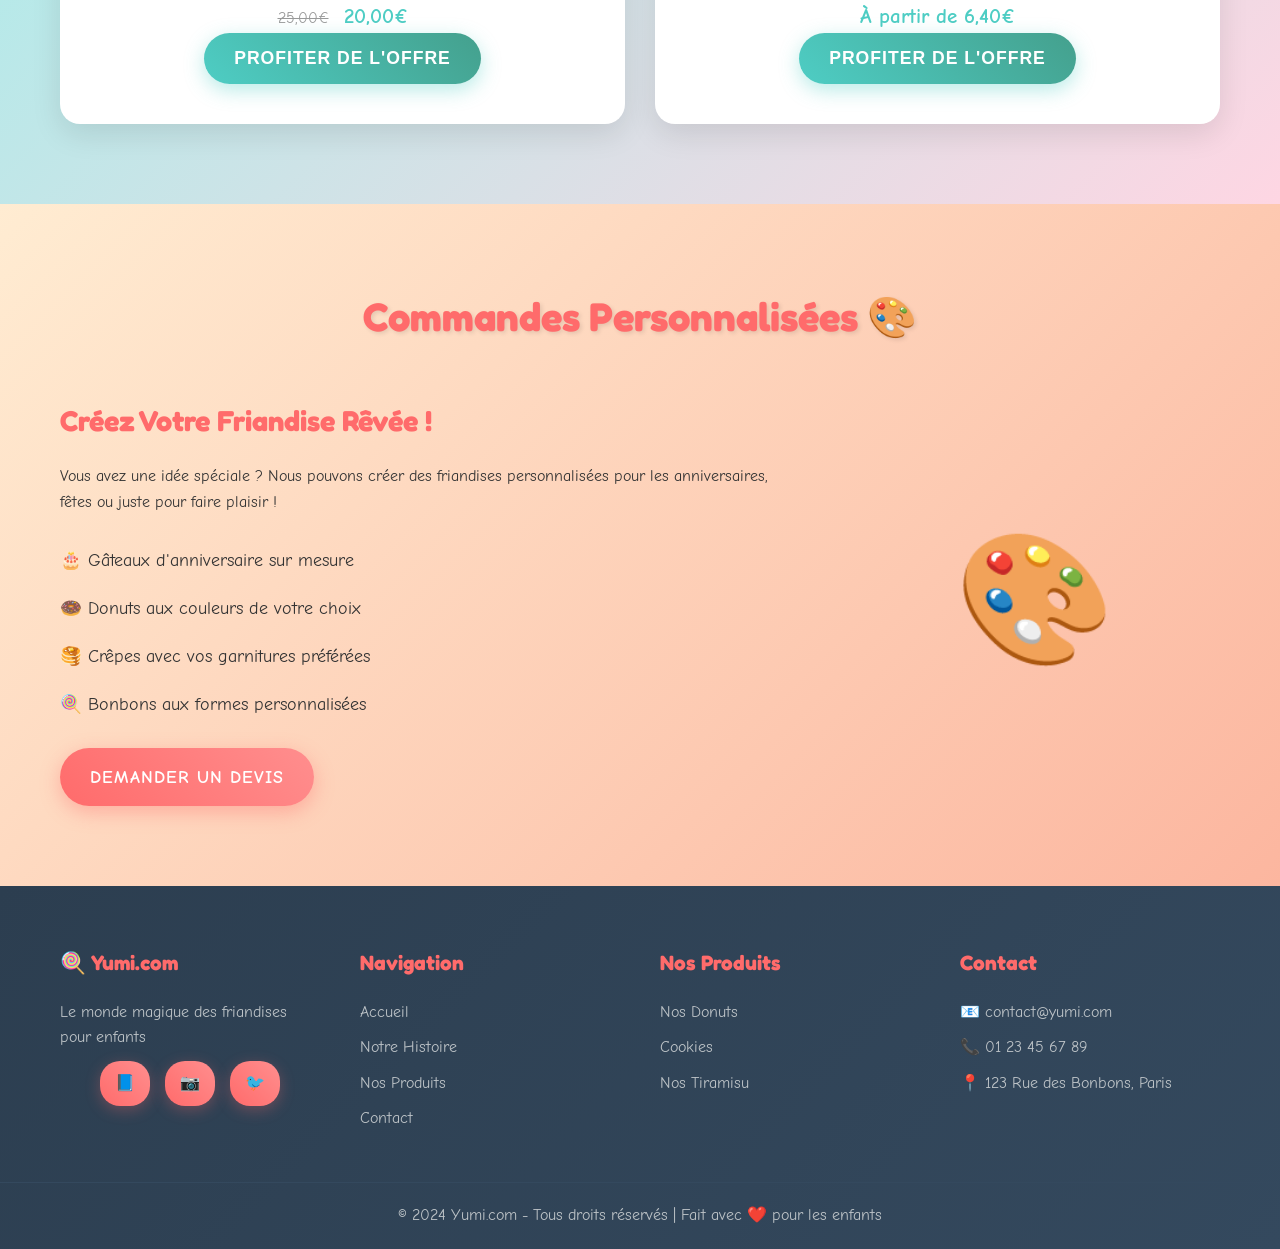
==== commit 87aebfd4: "seconde commit" ====
--- a/nos-produits.html
+++ b/nos-produits.html
@@ -41,110 +41,212 @@
             <div class="container">
                 <div class="category-filters">
                     <button class="filter-btn active" data-category="all">Tous</button>
-                    <button class="filter-btn" data-category="donuts">Donuts</button>
-                    <button class="filter-btn" data-category="crepes">Crêpes</button>
-                    <button class="filter-btn" data-category="bonbons">Bonbons</button>
-                    <button class="filter-btn" data-category="gateaux">Gâteaux</button>
+                    <button class="filter-btn" data-category="donuts">Nos Donuts</button>
+                    <button class="filter-btn" data-category="cookies">Cookies</button>
+                    <button class="filter-btn" data-category="tiramisu">Nos Tiramisu</button>
                 </div>
 
                 <div class="products-grid">
-                    <!-- Donuts -->
-                    <div class="product-item" data-category="donuts">
-                        <div class="product-image">🍩</div>
-                        <h3>Donut Arc-en-Ciel</h3>
-                        <p>Un donut coloré avec des paillettes magiques !</p>
-                        <div class="product-price">3,50€</div>
-                        <button class="btn btn-primary">Commander</button>
-                    </div>
-
-                    <div class="product-item" data-category="donuts">
-                        <div class="product-image">🍩</div>
-                        <h3>Donut Chocolat</h3>
-                        <p>Donut au chocolat avec des étoiles en sucre !</p>
-                        <div class="product-price">3,20€</div>
-                        <button class="btn btn-primary">Commander</button>
-                    </div>
-
-                    <div class="product-item" data-category="donuts">
-                        <div class="product-image">🍩</div>
-                        <h3>Donut Fraise</h3>
-                        <p>Donut à la fraise avec des cœurs roses !</p>
-                        <div class="product-price">3,30€</div>
-                        <button class="btn btn-primary">Commander</button>
-                    </div>
-
-                    <!-- Crêpes -->
-                    <div class="product-item" data-category="crepes">
-                        <div class="product-image">🥞</div>
-                        <h3>Crêpe Nutella</h3>
-                        <p>Crêpe moelleuse avec Nutella et bananes !</p>
-                        <div class="product-price">4,50€</div>
-                        <button class="btn btn-primary">Commander</button>
-                    </div>
-
-                    <div class="product-item" data-category="crepes">
-                        <div class="product-image">🥞</div>
-                        <h3>Crêpe Chantilly</h3>
-                        <p>Crêpe avec chantilly et fruits colorés !</p>
-                        <div class="product-price">4,80€</div>
-                        <button class="btn btn-primary">Commander</button>
-                    </div>
-
-                    <div class="product-item" data-category="crepes">
-                        <div class="product-image">🥞</div>
-                        <h3>Crêpe Caramel</h3>
-                        <p>Crêpe au caramel avec des pépites de chocolat !</p>
-                        <div class="product-price">4,20€</div>
-                        <button class="btn btn-primary">Commander</button>
-                    </div>
-
-                    <!-- Bonbons -->
-                    <div class="product-item" data-category="bonbons">
-                        <div class="product-image">🍭</div>
-                        <h3>Bonbons Colorés</h3>
-                        <p>Mélange de bonbons aux couleurs de l'arc-en-ciel !</p>
-                        <div class="product-price">2,50€</div>
-                        <button class="btn btn-primary">Commander</button>
-                    </div>
-
-                    <div class="product-item" data-category="bonbons">
-                        <div class="product-image">🍬</div>
-                        <h3>Bonbons Gélifiés</h3>
-                        <p>Bonbons gélifiés aux formes d'animaux !</p>
-                        <div class="product-price">2,80€</div>
-                        <button class="btn btn-primary">Commander</button>
-                    </div>
-
-                    <div class="product-item" data-category="bonbons">
-                        <div class="product-image">🍫</div>
-                        <h3>Chocolats Magiques</h3>
-                        <p>Chocolats aux formes de cœurs et d'étoiles !</p>
-                        <div class="product-price">3,00€</div>
-                        <button class="btn btn-primary">Commander</button>
-                    </div>
-
-                    <!-- Gâteaux -->
-                    <div class="product-item" data-category="gateaux">
-                        <div class="product-image">🧁</div>
-                        <h3>Cupcake Arc-en-Ciel</h3>
-                        <p>Cupcake coloré avec des paillettes magiques !</p>
-                        <div class="product-price">3,80€</div>
-                        <button class="btn btn-primary">Commander</button>
-                    </div>
-
-                    <div class="product-item" data-category="gateaux">
-                        <div class="product-image">🍰</div>
-                        <h3>Gâteau Princesse</h3>
-                        <p>Gâteau rose avec une couronne en sucre !</p>
-                        <div class="product-price">12,50€</div>
-                        <button class="btn btn-primary">Commander</button>
-                    </div>
-
-                    <div class="product-item" data-category="gateaux">
-                        <div class="product-image">🧁</div>
-                        <h3>Cupcake Chocolat</h3>
-                        <p>Cupcake au chocolat avec des étoiles !</p>
-                        <div class="product-price">3,50€</div>
+                    <!-- Nos Donuts -->
+                    <div class="product-item" data-category="donuts">
+                        <div class="product-image">🍩</div>
+                        <h3>Donut Nutella</h3>
+                        <p>Fourré au Nutella, nappé de Nutella et décoré d'1 biscuit</p>
+                        <div class="product-price">3,50€</div>
+                        <button class="btn btn-primary">Commander</button>
+                    </div>
+
+                    <div class="product-item" data-category="donuts">
+                        <div class="product-image">🍩</div>
+                        <h3>Speculoos</h3>
+                        <p>Fourré à la pâte crémeuse Lotus, nappé de chocolat blanc et décoré d'1 biscuit Lotus</p>
+                        <div class="product-price">3,50€</div>
+                        <button class="btn btn-primary">Commander</button>
+                    </div>
+
+                    <div class="product-item" data-category="donuts">
+                        <div class="product-image">🍩</div>
+                        <h3>Bueno</h3>
+                        <p>Fourré à la crème style Bueno, nappé de chocolat blanc et décoré d'1/2 Bueno</p>
+                        <div class="product-price">3,50€</div>
+                        <button class="btn btn-primary">Commander</button>
+                    </div>
+
+                    <div class="product-item" data-category="donuts">
+                        <div class="product-image">🍩</div>
+                        <h3>Tiramisu</h3>
+                        <p>Fourré à la crème Mascarpone, nappé de poudre de biscuit et crème Mascarpone</p>
+                        <div class="product-price">3,50€</div>
+                        <button class="btn btn-primary">Commander</button>
+                    </div>
+
+                    <div class="product-item" data-category="donuts">
+                        <div class="product-image">🍩</div>
+                        <h3>M&M's</h3>
+                        <p>Nappé de Nutella et décoré de M&M's</p>
+                        <div class="product-price">3,50€</div>
+                        <button class="btn btn-primary">Commander</button>
+                    </div>
+
+                    <div class="product-item" data-category="donuts">
+                        <div class="product-image">🍩</div>
+                        <h3>Fraise Tagada</h3>
+                        <p>Fourré à la confiture de fraise, nappé de chocolat blanc coloré fraise et décoré</p>
+                        <div class="product-price">3,50€</div>
+                        <button class="btn btn-primary">Commander</button>
+                    </div>
+
+                    <div class="product-item" data-category="donuts">
+                        <div class="product-image">🍩</div>
+                        <h3>Crispy Choco</h3>
+                        <p>Fourré au chocolat, nappé de chocolat et décoré de dentelle crêpe</p>
+                        <div class="product-price">3,50€</div>
+                        <button class="btn btn-primary">Commander</button>
+                    </div>
+
+                    <div class="product-item" data-category="donuts">
+                        <div class="product-image">🍩</div>
+                        <h3>Crémeux Caramel</h3>
+                        <p>Fourré au caramel crémeux, nappé de chocolat blanc au caramel et décoré de riz soufflé</p>
+                        <div class="product-price">3,50€</div>
+                        <button class="btn btn-primary">Commander</button>
+                    </div>
+
+                    <!-- Cookies -->
+                    <div class="product-item" data-category="cookies">
+                        <div class="product-image">🍪</div>
+                        <h3>Chocolat Noix de Pécan</h3>
+                        <p>Fourré au chocolat et décoré de pécan chocolat noir</p>
+                        <div class="product-price">2,50€</div>
+                        <button class="btn btn-primary">Commander</button>
+                    </div>
+
+                    <div class="product-item" data-category="cookies">
+                        <div class="product-image">🍪</div>
+                        <h3>Cœur Pistache Noisette</h3>
+                        <p>Fourré à la pâte de pistache et décoré de noisettes</p>
+                        <div class="product-price">2,50€</div>
+                        <button class="btn btn-primary">Commander</button>
+                    </div>
+
+                    <div class="product-item" data-category="cookies">
+                        <div class="product-image">🍪</div>
+                        <h3>Cœur Fruit Rouges</h3>
+                        <p>Fourré aux fruits rouges, décoré de fruits et nappé de glaçage sucre</p>
+                        <div class="product-price">2,50€</div>
+                        <button class="btn btn-primary">Commander</button>
+                    </div>
+
+                    <div class="product-item" data-category="cookies">
+                        <div class="product-image">🍪</div>
+                        <h3>Bueno</h3>
+                        <p>Fourré à la crème Bueno et décoré d'une demi Bueno</p>
+                        <div class="product-price">2,50€</div>
+                        <button class="btn btn-primary">Commander</button>
+                    </div>
+
+                    <div class="product-item" data-category="cookies">
+                        <div class="product-image">🍪</div>
+                        <h3>Trio Chocolat</h3>
+                        <p>Contient 3 chocolats : noir, blanc et au lait</p>
+                        <div class="product-price">2,50€</div>
+                        <button class="btn btn-primary">Commander</button>
+                    </div>
+
+                    <div class="product-item" data-category="cookies">
+                        <div class="product-image">🍪</div>
+                        <h3>Caramel</h3>
+                        <p>Cœur caramel, décoré de cubes caramel (cacahuètes)</p>
+                        <div class="product-price">2,50€</div>
+                        <button class="btn btn-primary">Commander</button>
+                    </div>
+
+                    <div class="product-item" data-category="cookies">
+                        <div class="product-image">🍪</div>
+                        <h3>Praliné</h3>
+                        <p>Praliné fait maison</p>
+                        <div class="product-price">2,50€</div>
+                        <button class="btn btn-primary">Commander</button>
+                    </div>
+
+                    <div class="product-item" data-category="cookies">
+                        <div class="product-image">🍪</div>
+                        <h3>Cookies Chocolat Blanc</h3>
+                        <p>Cookies au chocolat blanc</p>
+                        <div class="product-price">2,50€</div>
+                        <button class="btn btn-primary">Commander</button>
+                    </div>
+
+                    <div class="product-item" data-category="cookies">
+                        <div class="product-image">🍪</div>
+                        <h3>Cookies Pépite</h3>
+                        <p>Cookies aux pépites de chocolat</p>
+                        <div class="product-price">2,50€</div>
+                        <button class="btn btn-primary">Commander</button>
+                    </div>
+
+                    <!-- Nos Tiramisu -->
+                    <div class="product-item" data-category="tiramisu">
+                        <div class="product-image">🍰</div>
+                        <h3>Le Classique</h3>
+                        <p>Café, biscuit cuillère, cacao</p>
+                        <div class="product-price">4,50€</div>
+                        <button class="btn btn-primary">Commander</button>
+                    </div>
+
+                    <div class="product-item" data-category="tiramisu">
+                        <div class="product-image">🍰</div>
+                        <h3>Pistache</h3>
+                        <p>Crème pistache, biscuit, pistache concassée</p>
+                        <div class="product-price">4,50€</div>
+                        <button class="btn btn-primary">Commander</button>
+                    </div>
+
+                    <div class="product-item" data-category="tiramisu">
+                        <div class="product-image">🍰</div>
+                        <h3>Nutella</h3>
+                        <p>Biscuit Nutella, décoration Nutella</p>
+                        <div class="product-price">4,50€</div>
+                        <button class="btn btn-primary">Commander</button>
+                    </div>
+
+                    <div class="product-item" data-category="tiramisu">
+                        <div class="product-image">🍰</div>
+                        <h3>Bueno</h3>
+                        <p>Crème Bueno, décoration biscuit Bueno</p>
+                        <div class="product-price">4,50€</div>
+                        <button class="btn btn-primary">Commander</button>
+                    </div>
+
+                    <div class="product-item" data-category="tiramisu">
+                        <div class="product-image">🍰</div>
+                        <h3>Fruit Rouge</h3>
+                        <p>Crème fruit rouge, chocolat blanc</p>
+                        <div class="product-price">4,50€</div>
+                        <button class="btn btn-primary">Commander</button>
+                    </div>
+
+                    <div class="product-item" data-category="tiramisu">
+                        <div class="product-image">🍰</div>
+                        <h3>Speculoos</h3>
+                        <p>Crème Lotus, poudre Speculoos</p>
+                        <div class="product-price">4,50€</div>
+                        <button class="btn btn-primary">Commander</button>
+                    </div>
+
+                    <div class="product-item" data-category="tiramisu">
+                        <div class="product-image">🍰</div>
+                        <h3>Caramel</h3>
+                        <p>Crème Caramel, cubes Caramel</p>
+                        <div class="product-price">4,50€</div>
+                        <button class="btn btn-primary">Commander</button>
+                    </div>
+
+                    <div class="product-item" data-category="tiramisu">
+                        <div class="product-image">🍰</div>
+                        <h3>Exotique</h3>
+                        <p>Purée fruit exotique, décoration chocolat blanc fruit exotique</p>
+                        <div class="product-price">4,50€</div>
                         <button class="btn btn-primary">Commander</button>
                     </div>
                 </div>
@@ -224,10 +326,9 @@
             <div class="footer-section">
                 <h4>Nos Produits</h4>
                 <ul>
-                    <li><a href="#">Donuts</a></li>
-                    <li><a href="#">Crêpes</a></li>
-                    <li><a href="#">Bonbons</a></li>
-                    <li><a href="#">Gâteaux</a></li>
+                    <li><a href="#">Nos Donuts</a></li>
+                    <li><a href="#">Cookies</a></li>
+                    <li><a href="#">Nos Tiramisu</a></li>
                 </ul>
             </div>
             <div class="footer-section">
